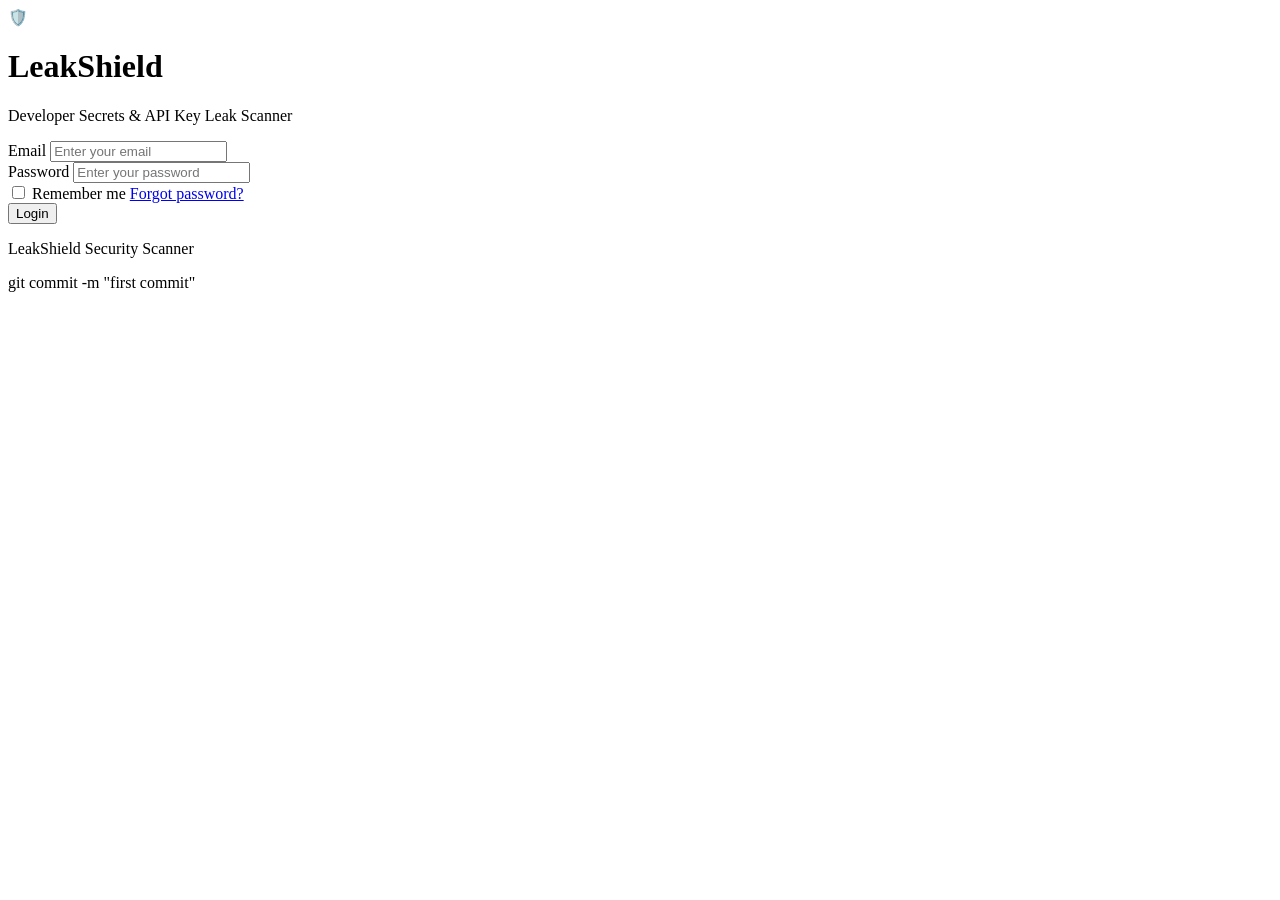
==== index.html @ c6245563 "second commit" ====
<!DOCTYPE html>
<html lang="en">
<head>
    <meta charset="UTF-8">
    <meta name="viewport" content="width=device-width, initial-scale=1.0">

    <title>LeakShield - Login</title>

    <link rel="stylesheet" href="css/style.css">
</head>

<body class="login-page">

    <div class="login-container">

        <div class="login-logo">
            🛡️
        </div>

        <h1>LeakShield</h1>

        <p class="login-subtitle">
            Developer Secrets & API Key Leak Scanner
        </p>

        <form id="loginForm">

            <div class="form-group">
                <label>Email</label>
                <input
                    type="email"
                    id="loginEmail"
                    placeholder="Enter your email"
                    required
                >
            </div>

            <div class="form-group">
                <label>Password</label>
                <input
                    type="password"
                    id="loginPassword"
                    placeholder="Enter your password"
                    required
                >
            </div>

            <div class="remember-row">
                <label>
                    <input type="checkbox">
                    Remember me
                </label>

                <a href="#">Forgot password?</a>
            </div>

            <button type="submit" class="login-button">
                Login
            </button>

        </form>

        <p class="login-footer">
            LeakShield Security Scanner
        </p>

    </div>

    <script src="js/script.js"></script>

</body>
</html>git commit -m "first commit"
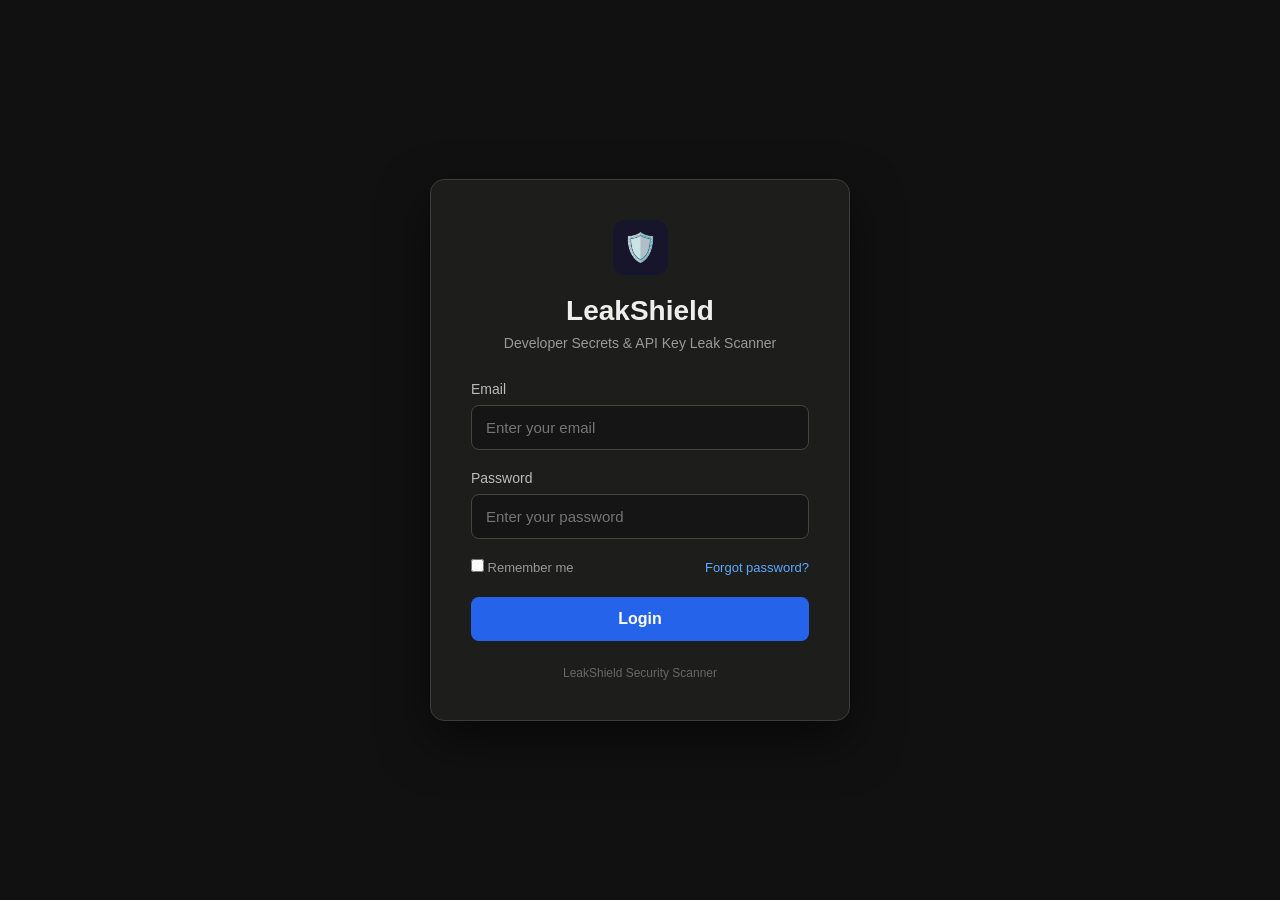
==== commit 08962217: "third commit" ====
--- a/index.html
+++ b/index.html
@@ -6,7 +6,7 @@
 
     <title>LeakShield - Login</title>
 
-    <link rel="stylesheet" href="css/style.css">
+    <link rel="stylesheet" href="style.css">
 </head>
 
 <body class="login-page">
@@ -66,7 +66,7 @@
 
     </div>
 
-    <script src="js/script.js"></script>
+    <script src="script.js"></script>
 
 </body>
-</html>git commit -m "first commit"+</html>
--- a/style.css
+++ b/style.css
@@ -0,0 +1,1320 @@
+/* =========================================
+   LEAKSHIELD GLOBAL CSS
+   ========================================= */
+
+* {
+    margin: 0;
+    padding: 0;
+    box-sizing: border-box;
+}
+
+body {
+    font-family: Arial, Helvetica, sans-serif;
+    background: #111111;
+    color: #eeeeee;
+}
+
+
+/* =========================================
+   LOGIN PAGE
+   ========================================= */
+
+.login-page {
+    min-height: 100vh;
+    display: flex;
+    justify-content: center;
+    align-items: center;
+    background: #111111;
+}
+
+.login-container {
+    width: 420px;
+    padding: 40px;
+    background: #1d1d1b;
+    border: 1px solid #3c3c3a;
+    border-radius: 14px;
+    box-shadow: 0 20px 50px rgba(0, 0, 0, 0.5);
+}
+
+.login-logo {
+    width: 55px;
+    height: 55px;
+    margin: 0 auto 20px;
+
+    display: flex;
+    align-items: center;
+    justify-content: center;
+
+    background: #17152b;
+    border-radius: 12px;
+
+    font-size: 28px;
+}
+
+.login-container h1 {
+    text-align: center;
+    font-size: 28px;
+    margin-bottom: 8px;
+}
+
+.login-subtitle {
+    text-align: center;
+    color: #999999;
+    margin-bottom: 30px;
+    font-size: 14px;
+}
+
+.form-group {
+    margin-bottom: 20px;
+}
+
+.form-group label {
+    display: block;
+    margin-bottom: 8px;
+    color: #bbbbbb;
+    font-size: 14px;
+}
+
+.form-group input {
+    width: 100%;
+    padding: 13px 14px;
+
+    background: #151515;
+    border: 1px solid #444444;
+    border-radius: 8px;
+
+    color: white;
+    font-size: 15px;
+
+    outline: none;
+}
+
+.form-group input:focus {
+    border-color: #3182ce;
+}
+
+.remember-row {
+    display: flex;
+    justify-content: space-between;
+    align-items: center;
+
+    margin-bottom: 22px;
+
+    font-size: 13px;
+    color: #999999;
+}
+
+.remember-row a {
+    color: #5da9ff;
+    text-decoration: none;
+}
+
+.login-button {
+    width: 100%;
+    padding: 13px;
+
+    background: #2563eb;
+    border: none;
+    border-radius: 8px;
+
+    color: white;
+    font-size: 16px;
+    font-weight: bold;
+
+    cursor: pointer;
+}
+
+.login-button:hover {
+    background: #1d4ed8;
+}
+
+.login-footer {
+    text-align: center;
+    margin-top: 25px;
+
+    color: #666666;
+    font-size: 12px;
+}
+
+
+/* =========================================
+   MAIN APPLICATION
+   ========================================= */
+
+.app {
+    display: flex;
+    min-height: 100vh;
+    background: #111111;
+}
+
+
+/* =========================================
+   SIDEBAR
+   ========================================= */
+
+.sidebar {
+    width: 250px;
+    min-height: 100vh;
+
+    background: #20201e;
+    border-right: 1px solid #3a3a38;
+
+    display: flex;
+    flex-direction: column;
+
+    position: fixed;
+    left: 0;
+    top: 0;
+    bottom: 0;
+}
+
+.logo-area {
+    height: 80px;
+
+    display: flex;
+    align-items: center;
+
+    padding: 0 25px;
+
+    border-bottom: 1px solid #3a3a38;
+}
+
+.logo-icon {
+    width: 38px;
+    height: 38px;
+
+    display: flex;
+    align-items: center;
+    justify-content: center;
+
+    background: #17152b;
+    border-radius: 8px;
+
+    margin-right: 12px;
+}
+
+.logo-text {
+    font-size: 18px;
+    font-weight: bold;
+}
+
+.sidebar-section {
+    padding: 20px 12px 5px;
+}
+
+.sidebar-title {
+    padding: 0 12px;
+    margin-bottom: 10px;
+
+    color: #888888;
+
+    font-size: 12px;
+    font-weight: bold;
+
+    letter-spacing: 1px;
+}
+
+.sidebar a {
+    display: flex;
+    align-items: center;
+
+    padding: 11px 14px;
+    margin: 3px 0;
+
+    color: #cccccc;
+    text-decoration: none;
+
+    border-radius: 8px;
+
+    font-size: 15px;
+
+    transition: 0.2s;
+}
+
+.sidebar a:hover {
+    background: #333331;
+}
+
+.sidebar a.active {
+    background: #214d78;
+    color: #6fb4ff;
+}
+
+.sidebar-icon {
+    width: 25px;
+    margin-right: 8px;
+    text-align: center;
+}
+
+.findings-count {
+    margin-left: auto;
+
+    background: #a83232;
+    color: #ffffff;
+
+    padding: 3px 7px;
+
+    border-radius: 10px;
+
+    font-size: 11px;
+}
+
+.user-area {
+    margin-top: auto;
+
+    padding: 15px;
+
+    border-top: 1px solid #3a3a38;
+
+    display: flex;
+    align-items: center;
+}
+
+.user-avatar {
+    width: 36px;
+    height: 36px;
+
+    border-radius: 50%;
+
+    background: #17548a;
+
+    display: flex;
+    align-items: center;
+    justify-content: center;
+
+    margin-right: 10px;
+
+    font-size: 12px;
+}
+
+.user-name {
+    font-size: 14px;
+    font-weight: bold;
+}
+
+.user-role {
+    color: #888888;
+    font-size: 12px;
+}
+
+
+/* =========================================
+   MAIN CONTENT
+   ========================================= */
+
+.main-content {
+    margin-left: 250px;
+
+    width: calc(100% - 250px);
+
+    min-height: 100vh;
+
+    background: #111111;
+}
+
+.topbar {
+    height: 80px;
+
+    padding: 0 25px;
+
+    display: flex;
+    align-items: center;
+    justify-content: space-between;
+
+    border-bottom: 1px solid #333333;
+}
+
+.page-title {
+    font-size: 20px;
+    font-weight: bold;
+}
+
+.page-subtitle {
+    color: #888888;
+    font-size: 13px;
+    margin-top: 3px;
+}
+
+.content {
+    padding: 20px;
+}
+
+
+/* =========================================
+   BUTTONS
+   ========================================= */
+
+.btn {
+    padding: 10px 17px;
+
+    border-radius: 8px;
+
+    border: 1px solid #555555;
+
+    background: #222222;
+
+    color: #eeeeee;
+
+    cursor: pointer;
+
+    font-size: 14px;
+}
+
+.btn:hover {
+    background: #333333;
+}
+
+.btn-primary {
+    background: #2563eb;
+    border-color: #2563eb;
+}
+
+.btn-primary:hover {
+    background: #1d4ed8;
+}
+
+.btn-danger {
+    background: #7f1d1d;
+    border-color: #991b1b;
+}
+
+.btn-success {
+    background: #166534;
+    border-color: #15803d;
+}
+
+
+/* =========================================
+   CARDS
+   ========================================= */
+
+.card {
+    background: #242422;
+
+    border: 1px solid #3d3d3a;
+
+    border-radius: 12px;
+
+    padding: 20px;
+
+    margin-bottom: 20px;
+}
+
+.card-title {
+    font-size: 17px;
+    font-weight: bold;
+
+    margin-bottom: 15px;
+}
+
+
+/* =========================================
+   DASHBOARD STAT CARDS
+   ========================================= */
+
+.stats-grid {
+    display: grid;
+
+    grid-template-columns: repeat(4, 1fr);
+
+    gap: 12px;
+
+    margin-bottom: 20px;
+}
+
+.stat-card {
+    background: #242422;
+
+    border: 1px solid #3d3d3a;
+
+    border-radius: 12px;
+
+    padding: 20px;
+}
+
+.stat-title {
+    color: #999999;
+
+    font-size: 13px;
+
+    margin-bottom: 8px;
+}
+
+.stat-number {
+    font-size: 28px;
+    font-weight: bold;
+}
+
+.stat-description {
+    color: #888888;
+
+    font-size: 12px;
+
+    margin-top: 5px;
+}
+
+.critical {
+    color: #ff6b6b;
+}
+
+.high {
+    color: #ffad42;
+}
+
+.medium {
+    color: #ffd34d;
+}
+
+.low {
+    color: #6bbf59;
+}
+
+
+/* =========================================
+   TWO COLUMN LAYOUT
+   ========================================= */
+
+.two-column {
+    display: grid;
+
+    grid-template-columns: 1fr 1fr;
+
+    gap: 15px;
+}
+
+
+/* =========================================
+   FINDINGS
+   ========================================= */
+
+.finding {
+    display: flex;
+
+    align-items: center;
+
+    padding: 15px 0;
+
+    border-bottom: 1px solid #3a3a38;
+}
+
+.finding:last-child {
+    border-bottom: none;
+}
+
+.severity {
+    padding: 5px 9px;
+
+    border-radius: 5px;
+
+    font-size: 11px;
+
+    font-weight: bold;
+
+    margin-right: 12px;
+}
+
+.severity-critical {
+    background: #5d2929;
+    color: #ff8b8b;
+}
+
+.severity-high {
+    background: #5a4025;
+    color: #ffc978;
+}
+
+.severity-medium {
+    background: #55491e;
+    color: #ffe47a;
+}
+
+.severity-low {
+    background: #294425;
+    color: #9bdd87;
+}
+
+.finding-name {
+    font-weight: bold;
+
+    margin-bottom: 4px;
+}
+
+.finding-location {
+    color: #888888;
+
+    font-size: 12px;
+}
+
+
+/* =========================================
+   SEARCH
+   ========================================= */
+
+.search-box {
+    width: 100%;
+
+    padding: 11px 14px;
+
+    background: #151515;
+
+    border: 1px solid #444444;
+
+    border-radius: 7px;
+
+    color: white;
+
+    outline: none;
+}
+
+.search-box:focus {
+    border-color: #3182ce;
+}
+
+
+/* =========================================
+   FILTERS
+   ========================================= */
+
+.filters {
+    display: flex;
+
+    gap: 10px;
+
+    margin-bottom: 20px;
+
+    flex-wrap: wrap;
+}
+
+.filter-btn {
+    padding: 8px 15px;
+
+    background: #222222;
+
+    border: 1px solid #444444;
+
+    border-radius: 20px;
+
+    color: #cccccc;
+
+    cursor: pointer;
+}
+
+.filter-btn.active {
+    background: #214d78;
+    border-color: #3182ce;
+    color: #72b7ff;
+}
+
+
+/* =========================================
+   FORM ELEMENTS
+   ========================================= */
+
+input,
+select,
+textarea {
+    font-family: inherit;
+}
+
+.form-input,
+.form-select,
+.form-textarea {
+    width: 100%;
+
+    padding: 12px;
+
+    background: #161616;
+
+    border: 1px solid #444444;
+
+    border-radius: 7px;
+
+    color: white;
+
+    outline: none;
+}
+
+.form-input:focus,
+.form-select:focus,
+.form-textarea:focus {
+    border-color: #3182ce;
+}
+
+.form-label {
+    display: block;
+
+    margin-bottom: 7px;
+
+    color: #aaaaaa;
+
+    font-size: 13px;
+}
+
+.form-group-main {
+    margin-bottom: 18px;
+}
+
+
+/* =========================================
+   SCAN OPTIONS
+   ========================================= */
+
+.options-grid {
+    display: grid;
+
+    grid-template-columns: 1fr 1fr;
+
+    gap: 10px;
+}
+
+.option {
+    padding: 16px;
+
+    border: 1px solid #444444;
+
+    border-radius: 9px;
+
+    cursor: pointer;
+
+    background: #252523;
+}
+
+.option:hover {
+    border-color: #3182ce;
+}
+
+.option.selected {
+    background: #21476d;
+    border-color: #3182ce;
+}
+
+.option-title {
+    font-weight: bold;
+}
+
+.option-description {
+    color: #888888;
+
+    font-size: 12px;
+
+    margin-top: 4px;
+}
+
+
+/* =========================================
+   TABLE
+   ========================================= */
+
+.table-container {
+    overflow-x: auto;
+}
+
+table {
+    width: 100%;
+
+    border-collapse: collapse;
+}
+
+th {
+    text-align: left;
+
+    color: #888888;
+
+    font-size: 12px;
+
+    padding: 14px;
+
+    border-bottom: 1px solid #444444;
+}
+
+td {
+    padding: 15px 14px;
+
+    border-bottom: 1px solid #333333;
+
+    font-size: 14px;
+}
+
+tr:hover {
+    background: #1d1d1b;
+}
+
+
+/* =========================================
+   TOGGLE
+   ========================================= */
+
+.toggle {
+    width: 48px;
+    height: 26px;
+
+    background: #555555;
+
+    border-radius: 20px;
+
+    position: relative;
+
+    cursor: pointer;
+
+    transition: 0.2s;
+}
+
+.toggle::after {
+    content: "";
+
+    width: 20px;
+    height: 20px;
+
+    background: white;
+
+    border-radius: 50%;
+
+    position: absolute;
+
+    top: 3px;
+    left: 4px;
+
+    transition: 0.2s;
+}
+
+.toggle.active {
+    background: #00a982;
+}
+
+.toggle.active::after {
+    left: 24px;
+}
+
+
+/* =========================================
+   RESPONSIVE
+   ========================================= */
+
+@media (max-width: 900px) {
+
+    .sidebar {
+        width: 210px;
+    }
+
+    .main-content {
+        margin-left: 210px;
+        width: calc(100% - 210px);
+    }
+
+    .stats-grid {
+        grid-template-columns: repeat(2, 1fr);
+    }
+
+    .two-column {
+        grid-template-columns: 1fr;
+    }
+}
+
+@media (max-width: 650px) {
+
+    .sidebar {
+        width: 70px;
+    }
+
+    .logo-text,
+    .sidebar-title,
+    .sidebar a span,
+    .user-name,
+    .user-role {
+        display: none;
+    }
+
+    .logo-area {
+        justify-content: center;
+        padding: 0;
+    }
+
+    .user-area {
+        justify-content: center;
+    }
+
+    .sidebar a {
+        justify-content: center;
+    }
+
+    .sidebar-icon {
+        margin: 0;
+    }
+
+    .main-content {
+        margin-left: 70px;
+        width: calc(100% - 70px);
+    }
+
+    .stats-grid {
+        grid-template-columns: 1fr;
+    }
+
+    .options-grid {
+        grid-template-columns: 1fr;
+    }
+}
+
+/* =========================
+   FINDINGS PAGE
+========================= */
+
+.finding-list {
+    display: flex;
+    flex-direction: column;
+    gap: 12px;
+}
+
+.finding {
+    display: flex;
+    align-items: center;
+    justify-content: space-between;
+    gap: 20px;
+    padding: 18px;
+    background: #1d1d1b;
+    border: 1px solid #333330;
+    border-radius: 10px;
+    transition: 0.2s ease;
+}
+
+.finding:hover {
+    border-color: #555550;
+    transform: translateY(-1px);
+}
+
+.finding-main {
+    display: flex;
+    align-items: center;
+    gap: 15px;
+}
+
+.finding-icon {
+    width: 44px;
+    height: 44px;
+    border-radius: 10px;
+    display: flex;
+    align-items: center;
+    justify-content: center;
+    font-size: 20px;
+    background: #292927;
+}
+
+.finding-icon.critical {
+    border: 1px solid #8d3030;
+}
+
+.finding-icon.high {
+    border: 1px solid #9a6330;
+}
+
+.finding-icon.medium {
+    border: 1px solid #8b8130;
+}
+
+.finding-icon.low {
+    border: 1px solid #38704b;
+}
+
+.finding-name {
+    margin: 0 0 6px;
+    font-size: 16px;
+}
+
+.finding-location {
+    margin: 0 0 5px;
+    color: #aaa;
+    font-size: 13px;
+}
+
+.finding-main small {
+    color: #777;
+    font-family: monospace;
+}
+
+.finding-meta {
+    display: flex;
+    align-items: center;
+    gap: 10px;
+    flex-wrap: wrap;
+}
+
+.status-badge {
+    padding: 5px 10px;
+    border-radius: 20px;
+    background: #30302d;
+    color: #aaa;
+    font-size: 12px;
+}
+
+.btn.small {
+    padding: 7px 12px;
+    font-size: 12px;
+}
+
+.btn.danger {
+    border-color: #6d3030;
+    color: #e58b8b;
+}
+
+.btn.danger:hover {
+    background: #3a2020;
+}
+
+.option-icon {
+    font-size: 25px;
+    min-width: 35px;
+}
+
+.option p {
+    color: #999;
+    font-size: 13px;
+    margin-top: 5px;
+}
+
+
+/* MOBILE */
+@media (max-width: 800px) {
+
+    .finding {
+        flex-direction: column;
+        align-items: flex-start;
+    }
+
+    .finding-meta {
+        width: 100%;
+    }
+
+}
+/* =========================
+   SCAN HISTORY
+========================= */
+
+.table-container {
+    width: 100%;
+    overflow-x: auto;
+}
+
+table {
+    width: 100%;
+    border-collapse: collapse;
+}
+
+table th {
+    text-align: left;
+    padding: 14px 12px;
+    color: #888;
+    font-size: 12px;
+    text-transform: uppercase;
+    letter-spacing: 0.5px;
+    border-bottom: 1px solid #333330;
+}
+
+table td {
+    padding: 16px 12px;
+    border-bottom: 1px solid #2f2f2c;
+    color: #ccc;
+    font-size: 13px;
+}
+
+table tr:hover {
+    background: #1d1d1b;
+}
+
+table td strong {
+    color: #eee;
+}
+
+table td small {
+    color: #777;
+    font-size: 11px;
+}
+
+.status-badge.success {
+    color: #7ed89b;
+    background: #193323;
+}
+
+.status-badge.failed {
+    color: #e58b8b;
+    background: #382020;
+}
+
+.status-badge.running {
+    color: #e5c76f;
+    background: #38321b;
+}
+
+@media (max-width: 900px) {
+
+    .table-container {
+        overflow-x: auto;
+    }
+
+    table {
+        min-width: 900px;
+    }
+
+}
+/* =========================
+   ANALYTICS PAGE
+========================= */
+
+.analytics-grid {
+    display: grid;
+    grid-template-columns: 1fr 1fr;
+    gap: 20px;
+}
+
+.trend-up {
+    color: #72c98a;
+}
+
+.trend-down {
+    color: #d98282;
+}
+
+
+/* SECURITY SCORE CHART */
+
+.chart-area {
+    display: flex;
+    min-height: 320px;
+    padding-top: 20px;
+}
+
+.chart-y-axis {
+    width: 45px;
+    display: flex;
+    flex-direction: column;
+    justify-content: space-between;
+    padding-bottom: 30px;
+    color: #777;
+    font-size: 11px;
+}
+
+.line-chart {
+    position: relative;
+    flex: 1;
+    height: 280px;
+    border-left: 1px solid #333330;
+}
+
+.grid-line {
+    position: absolute;
+    width: 100%;
+    border-top: 1px dashed #30302e;
+}
+
+.line-100 {
+    top: 0;
+}
+
+.line-80 {
+    top: 20%;
+}
+
+.line-60 {
+    top: 40%;
+}
+
+.line-40 {
+    top: 60%;
+}
+
+.line-20 {
+    top: 80%;
+}
+
+.line-0 {
+    top: 100%;
+}
+
+.chart-svg {
+    position: absolute;
+    width: 100%;
+    height: 250px;
+    top: 0;
+    left: 0;
+    color: #aaa;
+    overflow: visible;
+}
+
+.chart-svg circle {
+    fill: currentColor;
+}
+
+.chart-labels {
+    position: absolute;
+    bottom: 0;
+    left: 0;
+    width: 100%;
+    display: flex;
+    justify-content: space-between;
+    color: #777;
+    font-size: 11px;
+}
+
+
+/* SEVERITY */
+
+.severity-chart {
+    padding-top: 10px;
+}
+
+.severity-row {
+    margin-bottom: 22px;
+}
+
+.severity-info {
+    display: flex;
+    justify-content: space-between;
+    margin-bottom: 8px;
+    font-size: 13px;
+}
+
+.severity-info span {
+    color: #bbb;
+}
+
+.severity-info strong {
+    color: #eee;
+}
+
+.progress {
+    width: 100%;
+    height: 8px;
+    background: #30302e;
+    border-radius: 10px;
+    overflow: hidden;
+}
+
+.progress-bar {
+    height: 100%;
+    border-radius: 10px;
+}
+
+.critical-bar {
+    background: #b44b4b;
+}
+
+.high-bar {
+    background: #b47745;
+}
+
+.medium-bar {
+    background: #a79a45;
+}
+
+.low-bar {
+    background: #4d8b62;
+}
+
+
+/* SECRET TYPES */
+
+.secret-type-list {
+    display: flex;
+    flex-direction: column;
+    gap: 18px;
+}
+
+.secret-type {
+    display: flex;
+    align-items: center;
+    justify-content: space-between;
+    padding-bottom: 14px;
+    border-bottom: 1px solid #30302e;
+    color: #bbb;
+    font-size: 13px;
+}
+
+.secret-type strong {
+    color: #eee;
+}
+
+.secret-dot {
+    margin-right: 8px;
+    color: #888;
+}
+
+
+/* ACTIVITY CHART */
+
+.activity-chart {
+    height: 280px;
+    display: flex;
+    align-items: flex-end;
+    padding: 20px 10px;
+}
+
+.activity-bars {
+    width: 100%;
+    height: 220px;
+    display: flex;
+    align-items: flex-end;
+    justify-content: space-around;
+    gap: 15px;
+    border-bottom: 1px solid #333330;
+}
+
+.activity-column {
+    height: 100%;
+    flex: 1;
+    display: flex;
+    flex-direction: column;
+    justify-content: flex-end;
+    align-items: center;
+    gap: 8px;
+}
+
+.activity-bar {
+    width: 55%;
+    min-height: 8px;
+    background: #777;
+    border-radius: 5px 5px 0 0;
+    transition: 0.2s ease;
+}
+
+.activity-bar:hover {
+    background: #aaa;
+}
+
+.activity-column span {
+    color: #777;
+    font-size: 11px;
+}
+
+
+/* RESPONSIVE */
+
+@media (max-width: 900px) {
+
+    .analytics-grid {
+        grid-template-columns: 1fr;
+    }
+
+}
+
+@media (max-width: 650px) {
+
+    .chart-area {
+        min-height: 250px;
+    }
+
+    .line-chart {
+        height: 220px;
+    }
+
+    .chart-svg {
+        height: 190px;
+    }
+
+    .activity-bars {
+        gap: 5px;
+    }
+
+    .activity-bar {
+        width: 70%;
+    }
+
+}
